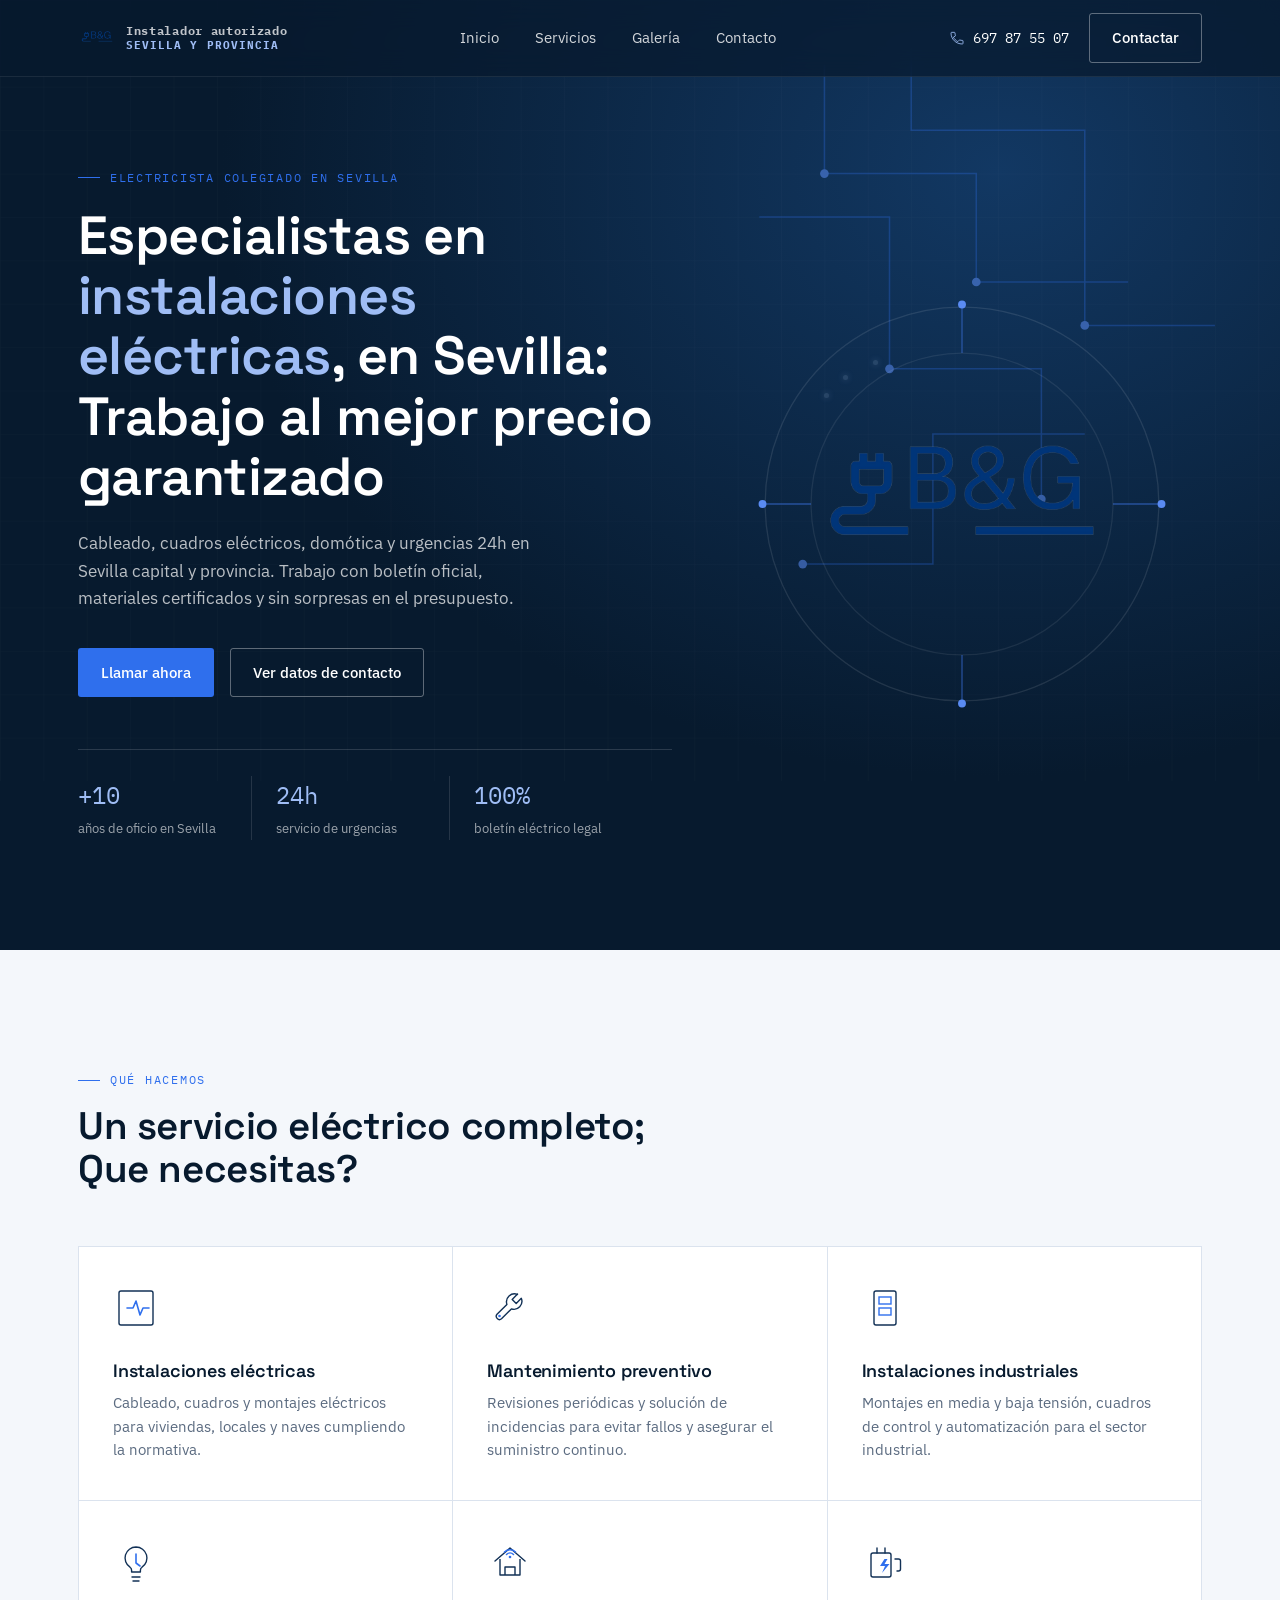
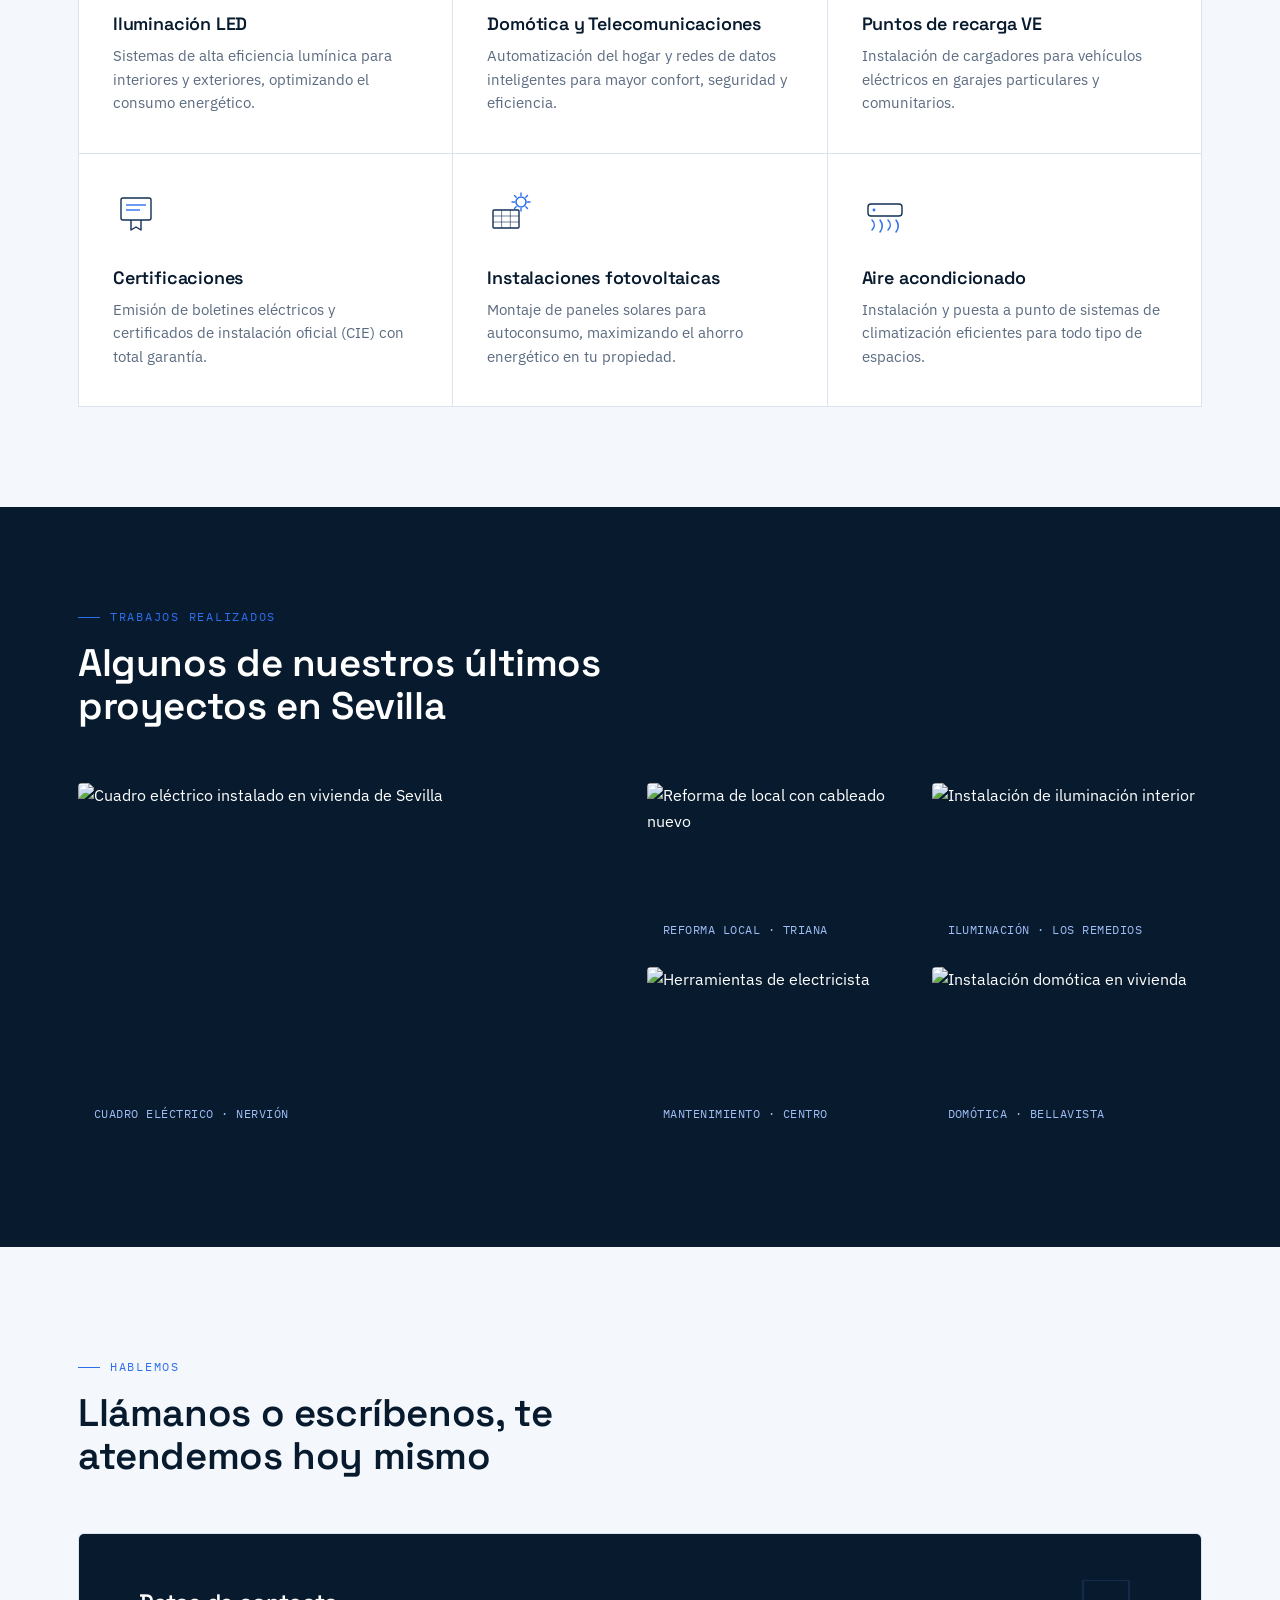
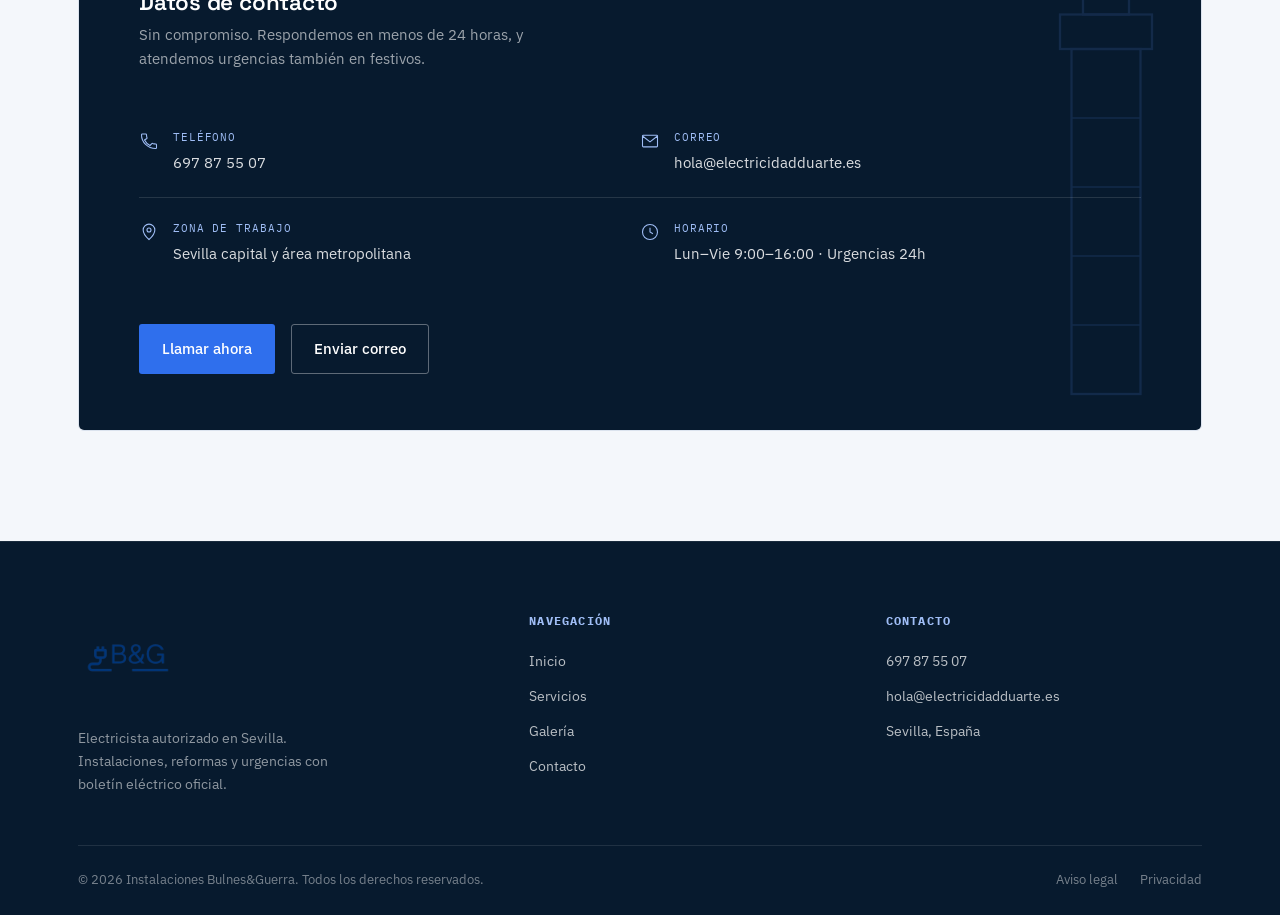
==== Bulnes&Guerra/index.html @ 2d4befd0 "Add files via upload" ====
<!DOCTYPE html>
<html lang="es">

<head>
    <meta charset="UTF-8">
    <meta name="viewport" content="width=device-width, initial-scale=1.0">
    <title> Bulnes&Guerra · Electricista en Sevilla</title>
    <meta name="description"
        content="Instalaciones, reparaciones y urgencias eléctricas en Sevilla. Boletín eléctrico oficial, domótica y presupuesto sin compromiso.">
    <link rel="preconnect" href="https://fonts.googleapis.com">
    <link rel="preconnect" href="https://fonts.gstatic.com" crossorigin>
    <link
        href="https://fonts.googleapis.com/css2?family=Space+Grotesk:wght@400;500;600;700&family=IBM+Plex+Sans:wght@400;500;600&family=IBM+Plex+Mono:wght@400;500&display=swap"
        rel="stylesheet">
    <style>
        :root {
            --navy-950: #071a2e;
            --navy-900: #0b2440;
            --navy-800: #123156;
            --blue-500: #2f6fed;
            --blue-400: #5a8bf2;
            --blue-300: #9fbdf5;
            --paper: #f4f7fb;
            --white: #ffffff;
            --ink: #101c2c;
            --mist: #5b6b80;
            --line: #dbe3ee;
            --font-display: 'Space Grotesk', sans-serif;
            --font-body: 'IBM Plex Sans', sans-serif;
            --font-mono: 'IBM Plex Mono', monospace;
        }

        * {
            box-sizing: border-box;
            margin: 0;
            padding: 0;
        }

        html {
            scroll-behavior: smooth;
        }

        body {
            font-family: var(--font-body);
            color: var(--ink);
            background: var(--paper);
            line-height: 1.6;
            -webkit-font-smoothing: antialiased;
        }

        img {
            max-width: 100%;
            display: block;
        }

        a {
            color: inherit;
            text-decoration: none;
        }

        ul {
            list-style: none;
        }

        button {
            font-family: inherit;
            cursor: pointer;
        }

        section {
            position: relative;
        }

        .container {
            width: 100%;
            max-width: 1180px;
            margin: 0 auto;
            padding: 0 28px;
        }

        .eyebrow {
            font-family: var(--font-mono);
            font-size: 0.78rem;
            letter-spacing: 0.14em;
            text-transform: uppercase;
            color: var(--blue-500);
            display: flex;
            align-items: center;
            gap: 10px;
        }

        .eyebrow::before {
            content: "";
            width: 22px;
            height: 1px;
            background: var(--blue-500);
            display: inline-block;
        }

        h1,
        h2,
        h3 {
            font-family: var(--font-display);
            font-weight: 600;
            line-height: 1.12;
            letter-spacing: -0.01em;
        }

        :focus-visible {
            outline: 2px solid var(--blue-500);
            outline-offset: 3px;
            border-radius: 2px;
        }

        /* ---------- HEADER ---------- */
        .site-header {
            position: fixed;
            top: 0;
            left: 0;
            right: 0;
            z-index: 100;
            background: rgba(7, 26, 46, 0.72);
            backdrop-filter: blur(14px);
            -webkit-backdrop-filter: blur(14px);
            border-bottom: 1px solid rgba(255, 255, 255, 0.08);
        }

        .site-header .container {
            display: flex;
            align-items: center;
            justify-content: space-between;
            height: 76px;
        }

        .brand {
            display: flex;
            align-items: center;
            gap: 10px;
            font-family: var(--font-display);
            font-weight: 700;
            font-size: 1.15rem;
            color: var(--white);
        }

        .brand-logo {
            height: 38px;
            width: auto;
            display: block;
        }

        .brand-logo--footer {
            height: 100px; /* aumentado para mostrar logo más grande en el footer */
        }

        .brand-tag {
            font-family: var(--font-mono);
            font-size: 0.72rem;
            letter-spacing: 0.06em;
            color: rgba(255, 255, 255, 0.75);
            line-height: 1.3;
        }

        .brand-tag small {
            display: block;
            font-size: 0.66rem;
            color: var(--blue-300);
            text-transform: uppercase;
            letter-spacing: 0.1em;
        }

        .nav-links {
            display: flex;
            gap: 36px;
            align-items: center;
        }

        .nav-links a {
            font-size: 0.94rem;
            color: rgba(255, 255, 255, 0.82);
            transition: color .2s ease;
            position: relative;
        }

        .nav-links a:hover {
            color: var(--white);
        }

        .header-cta {
            display: flex;
            align-items: center;
            gap: 20px;
        }

        .phone-chip {
            display: flex;
            align-items: center;
            gap: 8px;
            font-family: var(--font-mono);
            font-size: 0.86rem;
            color: var(--white);
        }

        .btn {
            display: inline-flex;
            align-items: center;
            justify-content: center;
            gap: 8px;
            padding: 12px 22px;
            border-radius: 3px;
            font-size: 0.92rem;
            font-weight: 500;
            font-family: var(--font-body);
            border: 1px solid transparent;
            transition: transform .18s ease, background .2s ease, border-color .2s ease, color .2s ease;
            white-space: nowrap;
        }

        .btn:hover {
            transform: translateY(-1px);
        }

        .btn-primary {
            background: var(--blue-500);
            color: var(--white);
        }

        .btn-primary:hover {
            background: var(--blue-400);
        }

        .btn-ghost {
            border-color: rgba(255, 255, 255, 0.35);
            color: var(--white);
        }

        .btn-ghost:hover {
            border-color: var(--white);
        }

        .btn-outline-dark {
            border-color: var(--navy-800);
            color: var(--navy-900);
        }

        .btn-outline-dark:hover {
            background: var(--navy-900);
            color: var(--white);
        }

        .nav-toggle {
            display: none;
            width: 40px;
            height: 40px;
            border: none;
            background: none;
            flex-direction: column;
            justify-content: center;
            gap: 5px;
        }

        .nav-toggle span {
            width: 22px;
            height: 2px;
            background: var(--white);
            display: block;
        }

        /* ---------- HERO ---------- */
        .hero {
            background: radial-gradient(ellipse at 78% 18%, #123863 0%, var(--navy-950) 55%);
            color: var(--white);
            padding: 168px 0 110px;
            overflow: hidden;
        }

        .hero .container {
            display: grid;
            grid-template-columns: 1.05fr 0.85fr;
            gap: 50px;
            align-items: center;
        }

        .hero-schematic {
            position: absolute;
            inset: 0;
            opacity: 0.55;
            pointer-events: none;
        }

        .hero-copy {
            position: relative;
            z-index: 2;
        }

        .hero h1 {
            font-size: clamp(2.3rem, 4.2vw, 3.4rem);
            margin: 18px 0 22px;
            color: var(--white);
        }

        .hero h1 em {
            font-style: normal;
            color: var(--blue-300);
        }

        .hero p.lede {
            font-size: 1.08rem;
            color: rgba(255, 255, 255, 0.72);
            max-width: 480px;
            margin-bottom: 36px;
        }

        .hero-actions {
            display: flex;
            gap: 16px;
            flex-wrap: wrap;
            margin-bottom: 52px;
        }

        .trust-strip {
            display: flex;
            gap: 0;
            border-top: 1px solid rgba(255, 255, 255, 0.14);
            padding-top: 26px;
            flex-wrap: wrap;
        }

        .trust-item {
            flex: 1;
            min-width: 140px;
            padding-right: 24px;
            border-right: 1px solid rgba(255, 255, 255, 0.12);
            margin-right: 24px;
        }

        .trust-item:last-child {
            border-right: none;
        }

        .trust-item .num {
            font-family: var(--font-mono);
            font-size: 1.5rem;
            color: var(--blue-300);
            display: block;
        }

        .trust-item .label {
            font-size: 0.82rem;
            color: rgba(255, 255, 255, 0.6);
        }

        .hero-visual {
            position: relative;
            z-index: 2;
            aspect-ratio: 1/1;
            max-width: 420px;
            margin: 0 auto;
            display: flex;
            align-items: center;
            justify-content: center;
        }

        .hero-rings {
            position: absolute;
            inset: 0;
            width: 100%;
            height: 100%;
        }

        .logo-mark {
            position: relative;
            width: 78%;
            display: flex;
            align-items: center;
            justify-content: center;
        }

        .logo-image {
            width: 100%;
            height: auto;
            filter: drop-shadow(0 0 0 rgba(95, 150, 240, 0));
            animation: logoGlow 3.2s ease-in-out infinite;
        }

        @keyframes logoGlow {

            0%,
            100% {
                filter: drop-shadow(0 0 0px rgba(95, 150, 240, 0));
            }

            50% {
                filter: drop-shadow(0 0 12px rgba(95, 150, 240, 0.5));
            }
        }

        .node-dot {
            animation: nodePulse 2.4s ease-in-out infinite;
        }

        @keyframes nodePulse {

            0%,
            100% {
                opacity: 0.3;
            }

            50% {
                opacity: 1;
            }
        }

        .spark {
            position: absolute;
            width: 5px;
            height: 5px;
            border-radius: 50%;
            background: #bcd4f9;
            box-shadow: 0 0 6px 1px rgba(159, 189, 245, 0.9);
            opacity: 0.15;
            animation: sparkFlicker 2.3s ease-in-out infinite;
        }

        @keyframes sparkFlicker {

            0%,
            100% {
                opacity: 0.1;
                transform: scale(0.8);
            }

            45% {
                opacity: 0.1;
                transform: scale(0.8);
            }

            55% {
                opacity: 1;
                transform: scale(1.15);
            }

            68% {
                opacity: 0.15;
                transform: scale(0.9);
            }
        }

        .current-sweep {
            position: absolute;
            overflow: hidden;
            border-radius: 2px;
            pointer-events: none;
        }

        .current-sweep i {
            position: absolute;
            top: 0;
            bottom: 0;
            left: -35%;
            width: 35%;
            background: linear-gradient(90deg, transparent, rgba(159, 189, 245, 0.85), transparent);
            mix-blend-mode: screen;
            animation: sweepMove 2.4s ease-in-out infinite;
        }

        @keyframes sweepMove {
            0% {
                left: -35%;
            }

            60% {
                left: 105%;
            }

            100% {
                left: 105%;
            }
        }

        /* ---------- SERVICIOS ---------- */
        .services {
            padding: 120px 0 100px;
            background: var(--paper);
        }

        .section-head {
            max-width: 640px;
            margin-bottom: 56px;
        }

        .section-head h2 {
            font-size: clamp(1.8rem, 3vw, 2.5rem);
            margin-top: 14px;
            color: var(--navy-950);
        }

        .services-grid {
            display: grid;
            grid-template-columns: repeat(3, 1fr);
            gap: 1px;
            background: var(--line);
            border: 1px solid var(--line);
        }

        .service-card {
            background: var(--white);
            padding: 38px 34px;
            transition: background .25s ease;
        }

        .service-card:hover {
            background: #eef3fb;
        }

        .service-icon {
            width: 46px;
            height: 46px;
            margin-bottom: 22px;
        }

        .service-card h3 {
            font-size: 1.12rem;
            color: var(--navy-950);
            margin-bottom: 10px;
        }

        .service-card p {
            font-size: 0.92rem;
            color: var(--mist);
        }

        /* ---------- GALERIA ---------- */
        .gallery {
            padding: 100px 0 110px;
            background: var(--navy-950);
            color: var(--white);
        }

        .gallery .section-head h2 {
            color: var(--white);
        }

        .gallery-grid {
            display: grid;
            grid-template-columns: repeat(4, 1fr);
            grid-auto-rows: 170px;
            gap: 14px;
        }

        .gallery-item {
            position: relative;
            overflow: hidden;
            border-radius: 4px;
        }

        .gallery-item img {
            width: 100%;
            height: 100%;
            object-fit: cover;
            transition: transform .5s ease;
            filter: saturate(0.85) contrast(1.02);
        }

        .gallery-item:hover img {
            transform: scale(1.06);
        }

        .gallery-item.large {
            grid-column: span 2;
            grid-row: span 2;
        }

        .gallery-caption {
            position: absolute;
            left: 0;
            right: 0;
            bottom: 0;
            padding: 14px 16px;
            background: linear-gradient(0deg, rgba(7, 26, 46, 0.92), transparent);
            font-family: var(--font-mono);
            font-size: 0.76rem;
            letter-spacing: 0.04em;
            color: var(--blue-300);
            text-transform: uppercase;
        }

        /* ---------- CONTACTO ---------- */
        .contact {
            padding: 110px 0;
            background: var(--paper);
        }

        .contact-grid {
            border: 1px solid var(--line);
            border-radius: 6px;
            overflow: hidden;
        }

        .contact-info {
            background: var(--navy-950);
            color: var(--white);
            padding: 56px 60px;
            position: relative;
            overflow: hidden;
        }

        .contact-info-inner {
            position: relative;
            z-index: 2;
        }

        .contact-info h3 {
            font-size: 1.4rem;
            margin-bottom: 8px;
            color: var(--white);
        }

        .contact-info>.contact-info-inner>p {
            color: rgba(255, 255, 255, 0.6);
            font-size: 0.94rem;
            max-width: 440px;
            margin-bottom: 36px;
        }

        .info-grid {
            display: grid;
            grid-template-columns: repeat(2, 1fr);
            gap: 0;
        }

        .info-row {
            display: flex;
            gap: 14px;
            padding: 22px 0;
            border-top: 1px solid rgba(255, 255, 255, 0.12);
        }

        .info-row:nth-child(-n+2) {
            border-top: none;
        }

        .info-row .ico {
            width: 20px;
            height: 20px;
            flex-shrink: 0;
            margin-top: 2px;
        }

        .info-row .label {
            font-family: var(--font-mono);
            font-size: 0.7rem;
            text-transform: uppercase;
            letter-spacing: 0.08em;
            color: var(--blue-300);
            margin-bottom: 4px;
        }

        .info-row .value {
            font-size: 0.94rem;
            color: rgba(255, 255, 255, 0.85);
        }

        .info-actions {
            display: flex;
            gap: 16px;
            flex-wrap: wrap;
            margin-top: 36px;
        }

        .giralda-mark {
            position: absolute;
            right: -20px;
            bottom: -10px;
            width: 230px;
            opacity: 0.14;
            z-index: 1;
        }

        /* ---------- FOOTER ---------- */
        .site-footer {
            background: var(--navy-950);
            color: rgba(255, 255, 255, 0.72);
            padding-top: 70px;
            border-top: 1px solid rgba(255, 255, 255, 0.08);
        }

        .footer-grid {
            display: grid;
            grid-template-columns: 1.3fr 1fr 1fr;
            gap: 40px;
            padding-bottom: 50px;
            border-bottom: 1px solid rgba(255, 255, 255, 0.1);
        }

        .footer-brand .brand {
            margin-bottom: 14px;
        }

        .footer-brand p {
            font-size: 0.9rem;
            color: rgba(255, 255, 255, 0.55);
            max-width: 280px;
        }

        .footer-col h4 {
            font-family: var(--font-mono);
            font-size: 0.74rem;
            text-transform: uppercase;
            letter-spacing: 0.1em;
            color: var(--blue-300);
            margin-bottom: 18px;
        }

        .footer-col li {
            margin-bottom: 12px;
            font-size: 0.9rem;
        }

        .footer-col a:hover {
            color: var(--white);
        }

        .footer-bottom {
            display: flex;
            justify-content: space-between;
            align-items: center;
            padding: 24px 0;
            font-size: 0.8rem;
            color: rgba(255, 255, 255, 0.45);
            flex-wrap: wrap;
            gap: 12px;
        }

        .footer-bottom .legal-links {
            display: flex;
            gap: 22px;
        }

        /* ---------- RESPONSIVE ---------- */
        @media (max-width:960px) {

            .nav-links,
            .header-cta .btn-ghost {
                display: none;
            }

            .nav-toggle {
                display: flex;
            }

            .hero .container {
                grid-template-columns: 1fr;
            }

            .hero-visual {
                max-width: 340px;
                margin: 0 auto;
            }

            .services-grid {
                grid-template-columns: repeat(2, 1fr);
            }

            .gallery-grid {
                grid-template-columns: repeat(2, 1fr);
                grid-auto-rows: 150px;
            }

            .gallery-item.large {
                grid-column: span 2;
                grid-row: span 1;
            }

            .footer-grid {
                grid-template-columns: 1fr;
                gap: 32px;
            }

            .contact-info {
                padding: 44px 32px;
            }
        }

        @media (max-width:600px) {
            .container {
                padding: 0 20px;
            }

            .hero {
                padding: 140px 0 80px;
            }

            .services-grid {
                grid-template-columns: 1fr;
            }

            .trust-strip {
                flex-direction: column;
                gap: 16px;
            }

            .trust-item {
                border-right: none;
                padding-right: 0;
                margin-right: 0;
            }

            .info-grid {
                grid-template-columns: 1fr;
            }

            .info-row {
                padding: 16px 0;
            }

            .info-row:nth-child(-n+2) {
                border-top: 1px solid rgba(255, 255, 255, 0.12);
            }

            .info-row:first-child {
                border-top: none;
            }
        }

        @media (prefers-reduced-motion:reduce) {
            html {
                scroll-behavior: auto;
            }

            * {
                animation-duration: 0.01ms !important;
                transition-duration: 0.01ms !important;
            }
        }
    </style>
</head>

<body>

    <header class="site-header">
        <div class="container">
            <a href="#inicio" class="brand">
                <img class="brand-logo"
                    src="media/logo.png"
                    alt="B&amp;G Electricidad · Instalaciones eléctricas en Sevilla">
                <span class="brand-tag">Instalador autorizado<small>Sevilla y provincia</small></span>
            </a>
            <nav class="nav-links" aria-label="Navegación principal">
                <a href="#inicio">Inicio</a>
                <a href="#servicios">Servicios</a>
                <a href="#galeria">Galería</a>
                <a href="#contacto">Contacto</a>
            </nav>
            <div class="header-cta">
                <a href="tel:+34697875507" class="phone-chip">
                    <svg width="16" height="16" viewBox="0 0 24 24" fill="none">
                        <path
                            d="M6.6 10.8c1.4 2.8 3.8 5.1 6.6 6.6l2.2-2.2c.3-.3.7-.4 1-.2 1.1.4 2.3.6 3.6.6.6 0 1 .4 1 1V20c0 .6-.4 1-1 1C10.4 21 3 13.6 3 4.5c0-.6.4-1 1-1H8c.6 0 1 .4 1 1 0 1.3.2 2.5.6 3.6.1.4 0 .8-.2 1L6.6 10.8z"
                            stroke="#9fbdf5" stroke-width="1.3" />
                    </svg>
                    697 87 55 07
                </a>
                <a href="#contacto" class="btn btn-ghost">Contactar</a>
            </div>
            <button class="nav-toggle" aria-label="Abrir menú" id="navToggle">
                <span></span><span></span><span></span>
            </button>
        </div>
    </header>

    <main>

        <!-- ================= HERO ================= -->
        <section class="hero" id="inicio">
            <svg class="hero-schematic" viewBox="0 0 1180 720" preserveAspectRatio="xMidYMid slice"
                xmlns="http://www.w3.org/2000/svg" aria-hidden="true">
                <defs>
                    <pattern id="grid" width="40" height="40" patternUnits="userSpaceOnUse">
                        <path d="M40 0H0V40" fill="none" stroke="rgba(255,255,255,0.05)" stroke-width="1" />
                    </pattern>
                </defs>
                <rect width="1180" height="720" fill="url(#grid)" />
                <g fill="none" stroke="#2f6fed" stroke-width="1.4" opacity="0.55">
                    <path d="M760 60 L760 160 L900 160 L900 260 L1040 260" />
                    <path d="M840 40 L840 120 L1000 120 L1000 300 L1120 300" />
                    <path d="M700 200 L820 200 L820 340 L960 340 L960 460" />
                    <path d="M1000 400 L860 400 L860 520 L740 520" />
                </g>
                <g fill="#5a8bf2">
                    <circle cx="760" cy="160" r="4" />
                    <circle cx="900" cy="260" r="4" />
                    <circle cx="1000" cy="300" r="4" />
                    <circle cx="820" cy="340" r="4" />
                    <circle cx="960" cy="460" r="4" />
                    <circle cx="740" cy="520" r="4" />
                </g>
            </svg>

            <div class="container">
                <div class="hero-copy">
                    <div class="eyebrow">Electricista colegiado en Sevilla</div>
                    <h1>Especialistas en <em>instalaciones eléctricas</em>, en Sevilla: Trabajo al mejor precio garantizado</h1>
                    <p class="lede">Cableado, cuadros eléctricos, domótica y urgencias 24h en Sevilla capital y
                        provincia. Trabajo con boletín oficial, materiales certificados y sin sorpresas en el
                        presupuesto.</p>
                    <div class="hero-actions">
                        <a href="tel:+34697875507" class="btn btn-primary">Llamar ahora</a>
                        <a href="#contacto" class="btn btn-ghost">Ver datos de contacto</a>
                    </div>
                    <div class="trust-strip">
                        <div class="trust-item"><span class="num">+10</span><span class="label">años de oficio en
                                Sevilla</span></div>
                        <div class="trust-item"><span class="num">24h</span><span class="label">servicio de
                                urgencias</span></div>
                        <div class="trust-item"><span class="num">100%</span><span class="label">boletín eléctrico
                                legal</span></div>
                    </div>
                </div>

                <div class="hero-visual">
                    <svg class="hero-rings" viewBox="0 0 320 320" fill="none" xmlns="http://www.w3.org/2000/svg"
                        aria-hidden="true">
                        <circle cx="160" cy="160" r="150" stroke="rgba(255,255,255,0.1)" stroke-width="1" />
                        <circle cx="160" cy="160" r="115" stroke="rgba(255,255,255,0.08)" stroke-width="1" />
                        <g stroke="#3a6fd8" stroke-width="1" opacity="0.6">
                            <line x1="160" y1="45" x2="160" y2="8" />
                            <line x1="160" y1="275" x2="160" y2="312" />
                            <line x1="45" y1="160" x2="8" y2="160" />
                            <line x1="275" y1="160" x2="312" y2="160" />
                        </g>
                        <g fill="#5a8bf2">
                            <circle class="node-dot" cx="160" cy="8" r="3" />
                            <circle class="node-dot" cx="160" cy="312" r="3" style="animation-delay:.5s" />
                            <circle class="node-dot" cx="8" cy="160" r="3" style="animation-delay:1s" />
                            <circle class="node-dot" cx="312" cy="160" r="3" style="animation-delay:1.5s" />
                        </g>
                    </svg>

                    <div class="logo-mark">
                        <img class="logo-image"
                    src="media/logo.png"
                            alt="B&amp;G Electricidad · logotipo">

                        <!-- chispas sutiles sobre las clavijas del enchufe del logo -->
                        <span class="spark" style="left:13.7%; top:10.5%;"></span>
                        <span class="spark" style="left:23%; top:6%; animation-delay:.8s;"></span>
                        <span class="spark" style="left:8%; top:16%; animation-delay:1.5s;"></span>

                        <!-- barrido de corriente sobre las dos barras del logo -->
                        <span class="current-sweep" style="left:0.9%; width:28.8%; top:78%; height:15%;"><i></i></span>
                        <span class="current-sweep"
                            style="left:55.1%; width:44%; top:85%; height:8%; animation-delay:.9s;"><i></i></span>
                    </div>
                </div>
            </div>
        </section>

 <!-- ================= SERVICIOS ================= -->
        <section class="services" id="servicios">
            <div class="container">
                <div class="section-head">
                    <div class="eyebrow">Qué hacemos</div>
                    <h2>Un servicio eléctrico completo; Que necesitas?</h2>
                </div>

                <div class="services-grid">

                    <article class="service-card">
                        <svg class="service-icon" viewBox="0 0 46 46" fill="none" xmlns="http://www.w3.org/2000/svg">
                            <rect x="6" y="6" width="34" height="34" rx="2" stroke="#123156" stroke-width="1.4" />
                            <path d="M14 23h6l3-7 4 14 3-7h6" stroke="#2f6fed" stroke-width="1.6" stroke-linecap="round"
                                stroke-linejoin="round" />
                        </svg>
                        <h3>Instalaciones eléctricas</h3>
                        <p>Cableado, cuadros y montajes eléctricos para viviendas, locales y naves cumpliendo la normativa.</p>
                    </article>

                    <article class="service-card">
                        <svg class="service-icon" viewBox="0 0 46 46" fill="none" xmlns="http://www.w3.org/2000/svg">
                            <path d="M30.5 9.5a8 8 0 00-10.6 9.9L10 29.3a3.2 3.2 0 004.5 4.5l9.9-9.9a8 8 0 009.9-10.6l-5.1 5.1-4-4 5.3-5.3z"
                                stroke="#123156" stroke-width="1.4" stroke-linejoin="round" stroke-linecap="round" />
                            <circle cx="12.5" cy="31" r="1.3" fill="#2f6fed" />
                        </svg>
                        <h3>Mantenimiento preventivo</h3>
                        <p>Revisiones periódicas y solución de incidencias para evitar fallos y asegurar el suministro continuo.</p>
                    </article>

                    <article class="service-card">
                        <svg class="service-icon" viewBox="0 0 46 46" fill="none" xmlns="http://www.w3.org/2000/svg">
                            <rect x="12" y="6" width="22" height="34" rx="2" stroke="#123156" stroke-width="1.4" />
                            <rect x="17" y="12" width="12" height="7" stroke="#2f6fed" stroke-width="1.4" />
                            <rect x="17" y="23" width="12" height="7" stroke="#2f6fed" stroke-width="1.4" />
                        </svg>
                        <h3>Instalaciones industriales</h3>
                        <p>Montajes en media y baja tensión, cuadros de control y automatización para el sector industrial.</p>
                    </article>

                    <article class="service-card">
                        <svg class="service-icon" viewBox="0 0 46 46" fill="none" xmlns="http://www.w3.org/2000/svg">
                            <path d="M23 8a11 11 0 00-6 20.2c1 .7 1.6 1.9 1.6 3.1V33h8.8v-1.7c0-1.2.6-2.4 1.6-3.1A11 11 0 0023 8z"
                                stroke="#123156" stroke-width="1.4" stroke-linejoin="round" />
                            <path d="M19 38h8M20 42h6" stroke="#123156" stroke-width="1.4" stroke-linecap="round" />
                            <path d="M23 15v9l4 3" stroke="#2f6fed" stroke-width="1.6" stroke-linecap="round"
                                stroke-linejoin="round" />
                        </svg>
                        <h3>Iluminación LED</h3>
                        <p>Sistemas de alta eficiencia lumínica para interiores y exteriores, optimizando el consumo energético.</p>
                    </article>

                    <article class="service-card">
                        <svg class="service-icon" viewBox="0 0 46 46" fill="none" xmlns="http://www.w3.org/2000/svg">
                            <path d="M8 22L23 9l15 13" stroke="#123156" stroke-width="1.4" stroke-linecap="round"
                                stroke-linejoin="round" />
                            <path d="M13 20v16h20V20" stroke="#123156" stroke-width="1.4" stroke-linejoin="round" />
                            <path d="M18 36v-8h10v8" stroke="#123156" stroke-width="1.4" stroke-linejoin="round" />
                            <path d="M19.5 15.5a5 5 0 017 0" stroke="#2f6fed" stroke-width="1.5" stroke-linecap="round" />
                            <path d="M17.5 13a8 8 0 0111 0" stroke="#2f6fed" stroke-width="1.5" stroke-linecap="round" />
                            <circle cx="23" cy="18" r="1.3" fill="#2f6fed" />
                        </svg>
                        <h3>Domótica y Telecomunicaciones</h3>
                        <p>Automatización del hogar y redes de datos inteligentes para mayor confort, seguridad y eficiencia.</p>
                    </article>

                    <article class="service-card">
                        <svg class="service-icon" viewBox="0 0 46 46" fill="none" xmlns="http://www.w3.org/2000/svg">
                            <rect x="9" y="14" width="20" height="24" rx="2" stroke="#123156" stroke-width="1.4" />
                            <path d="M15 14v-5M23 14v-5" stroke="#123156" stroke-width="1.4" stroke-linecap="round" />
                            <path d="M33 20h3.5a2 2 0 012 2v8a2 2 0 01-2 2H35" stroke="#123156" stroke-width="1.4"
                                stroke-linecap="round" />
                            <path d="M22.5 20l-4.5 7h5l-3 7 7.5-9h-5l3-5z" fill="#2f6fed" />
                        </svg>
                        <h3>Puntos de recarga VE</h3>
                        <p>Instalación de cargadores para vehículos eléctricos en garajes particulares y comunitarios.</p>
                    </article>

                    <article class="service-card">
                        <svg class="service-icon" viewBox="0 0 46 46" fill="none" xmlns="http://www.w3.org/2000/svg">
                            <rect x="8" y="6" width="30" height="22" rx="2" stroke="#123156" stroke-width="1.4" />
                            <line x1="13" y1="13" x2="33" y2="13" stroke="#2f6fed" stroke-width="1.4" />
                            <line x1="13" y1="18" x2="27" y2="18" stroke="#2f6fed" stroke-width="1.4" />
                            <path d="M18 28v10l5-3 5 3V28" stroke="#123156" stroke-width="1.4" stroke-linejoin="round" />
                        </svg>
                        <h3>Certificaciones</h3>
                        <p>Emisión de boletines eléctricos y certificados de instalación oficial (CIE) con total garantía.</p>
                    </article>

                    <article class="service-card">
                        <svg class="service-icon" viewBox="0 0 46 46" fill="none" xmlns="http://www.w3.org/2000/svg">
                            <rect x="6" y="18" width="26" height="18" rx="1" stroke="#123156" stroke-width="1.4" />
                            <line x1="6" y1="24" x2="32" y2="24" stroke="#123156" stroke-width="1" opacity="0.6" />
                            <line x1="6" y1="30" x2="32" y2="30" stroke="#123156" stroke-width="1" opacity="0.6" />
                            <line x1="14.6" y1="18" x2="14.6" y2="36" stroke="#123156" stroke-width="1" opacity="0.6" />
                            <line x1="23.3" y1="18" x2="23.3" y2="36" stroke="#123156" stroke-width="1" opacity="0.6" />
                            <circle cx="34" cy="10" r="5" stroke="#2f6fed" stroke-width="1.6" />
                            <g stroke="#2f6fed" stroke-width="1.4" stroke-linecap="round">
                                <line x1="34" y1="1" x2="34" y2="3.5" />
                                <line x1="34" y1="16.5" x2="34" y2="19" />
                                <line x1="25" y1="10" x2="27.5" y2="10" />
                                <line x1="40.5" y1="10" x2="43" y2="10" />
                                <line x1="27.5" y1="3.5" x2="29.2" y2="5.2" />
                                <line x1="38.8" y1="14.8" x2="40.5" y2="16.5" />
                                <line x1="40.5" y1="3.5" x2="38.8" y2="5.2" />
                                <line x1="29.2" y1="14.8" x2="27.5" y2="16.5" />
                            </g>
                        </svg>
                        <h3>Instalaciones fotovoltaicas</h3>
                        <p>Montaje de paneles solares para autoconsumo, maximizando el ahorro energético en tu propiedad.</p>
                    </article>

                    <article class="service-card">
                        <svg class="service-icon" viewBox="0 0 46 46" fill="none" xmlns="http://www.w3.org/2000/svg">
                            <rect x="6" y="12" width="34" height="12" rx="3" stroke="#123156" stroke-width="1.4" />
                            <circle cx="12" cy="18" r="1.4" fill="#2f6fed" />
                            <path d="M10 28c3 3 3 7 0 10M18 28c3 4 3 8 0 12M26 28c3 3 3 7 0 10M34 28c3 4 3 8 0 12"
                                stroke="#2f6fed" stroke-width="1.5" stroke-linecap="round" />
                        </svg>
                        <h3>Aire acondicionado</h3>
                        <p>Instalación y puesta a punto de sistemas de climatización eficientes para todo tipo de espacios.</p>
                    </article>
                </div>
            </div>
        </section>

        <!-- ================= GALERIA ================= -->
        <section class="gallery" id="galeria">
            <div class="container">
                <div class="section-head">
                    <div class="eyebrow">Trabajos realizados</div>
                    <h2>Algunos de nuestros últimos proyectos en Sevilla</h2>
                </div>

                <div class="gallery-grid">
                    <figure class="gallery-item large">
                        <img src="https://picsum.photos/id/201/800/800"
                            alt="Cuadro eléctrico instalado en vivienda de Sevilla" loading="lazy">
                        <figcaption class="gallery-caption">Cuadro eléctrico · Nervión</figcaption>
                    </figure>
                    <figure class="gallery-item">
                        <img src="https://picsum.photos/id/48/500/500" alt="Reforma de local con cableado nuevo"
                            loading="lazy">
                        <figcaption class="gallery-caption">Reforma local · Triana</figcaption>
                    </figure>
                    <figure class="gallery-item">
                        <img src="https://picsum.photos/id/60/500/500" alt="Instalación de iluminación interior"
                            loading="lazy">
                        <figcaption class="gallery-caption">Iluminación · Los Remedios</figcaption>
                    </figure>
                    <figure class="gallery-item">
                        <img src="https://picsum.photos/id/1076/500/500" alt="Herramientas de electricista"
                            loading="lazy">
                        <figcaption class="gallery-caption">Mantenimiento · Centro</figcaption>
                    </figure>
                    <figure class="gallery-item">
                        <img src="https://picsum.photos/id/338/500/500" alt="Instalación domótica en vivienda"
                            loading="lazy">
                        <figcaption class="gallery-caption">Domótica · Bellavista</figcaption>
                    </figure>
                </div>
            </div>
        </section>

        <!-- ================= CONTACTO ================= -->
        <section class="contact" id="contacto">
            <div class="container">
                <div class="section-head">
                    <div class="eyebrow">Hablemos</div>
                    <h2>Llámanos o escríbenos, te atendemos hoy mismo</h2>
                </div>

                <div class="contact-grid">
                    <div class="contact-info">
                        <svg class="giralda-mark" viewBox="0 0 200 400" fill="none" xmlns="http://www.w3.org/2000/svg"
                            aria-hidden="true">
                            <rect x="70" y="60" width="60" height="300" stroke="#5a8bf2" stroke-width="2" />
                            <rect x="60" y="30" width="80" height="30" stroke="#5a8bf2" stroke-width="2" />
                            <rect x="80" y="0" width="40" height="30" stroke="#5a8bf2" stroke-width="2" />
                            <line x1="70" y1="120" x2="130" y2="120" stroke="#5a8bf2" stroke-width="1.4" />
                            <line x1="70" y1="180" x2="130" y2="180" stroke="#5a8bf2" stroke-width="1.4" />
                            <line x1="70" y1="240" x2="130" y2="240" stroke="#5a8bf2" stroke-width="1.4" />
                            <line x1="70" y1="300" x2="130" y2="300" stroke="#5a8bf2" stroke-width="1.4" />
                        </svg>
                        <div class="contact-info-inner">
                            <h3>Datos de contacto</h3>
                            <p>Sin compromiso. Respondemos en menos de 24 horas, y atendemos urgencias también en
                                festivos.</p>

                            <div class="info-grid">
                                <div class="info-row">
                                    <span class="ico">
                                        <svg viewBox="0 0 24 24" fill="none">
                                            <path
                                                d="M6.6 10.8c1.4 2.8 3.8 5.1 6.6 6.6l2.2-2.2c.3-.3.7-.4 1-.2 1.1.4 2.3.6 3.6.6.6 0 1 .4 1 1V20c0 .6-.4 1-1 1C10.4 21 3 13.6 3 4.5c0-.6.4-1 1-1H8c.6 0 1 .4 1 1 0 1.3.2 2.5.6 3.6.1.4 0 .8-.2 1L6.6 10.8z"
                                                stroke="#9fbdf5" stroke-width="1.3" />
                                        </svg>
                                    </span>
                                    <div>
                                        <div class="label">Teléfono</div>
                                        <div class="value">697 87 55 07</div>
                                    </div>
                                </div>

                                <div class="info-row">
                                    <span class="ico">
                                        <svg viewBox="0 0 24 24" fill="none">
                                            <path
                                                d="M3 6l9 7 9-7M4 5h16a1 1 0 011 1v12a1 1 0 01-1 1H4a1 1 0 01-1-1V6a1 1 0 011-1z"
                                                stroke="#9fbdf5" stroke-width="1.3" />
                                        </svg>
                                    </span>
                                    <div>
                                        <div class="label">Correo</div>
                                        <div class="value">hola@electricidadduarte.es</div>
                                    </div>
                                </div>

                                <div class="info-row">
                                    <span class="ico">
                                        <svg viewBox="0 0 24 24" fill="none">
                                            <path d="M12 21s7-6.2 7-11.5A7 7 0 105 9.5C5 14.8 12 21 12 21z"
                                                stroke="#9fbdf5" stroke-width="1.3" />
                                            <circle cx="12" cy="9.5" r="2.4" stroke="#9fbdf5" stroke-width="1.3" />
                                        </svg>
                                    </span>
                                    <div>
                                        <div class="label">Zona de trabajo</div>
                                        <div class="value">Sevilla capital y área metropolitana</div>
                                    </div>
                                </div>

                                <div class="info-row">
                                    <span class="ico">
                                        <svg viewBox="0 0 24 24" fill="none">
                                            <circle cx="12" cy="12" r="9" stroke="#9fbdf5" stroke-width="1.3" />
                                            <path d="M12 7v5l3.5 2" stroke="#9fbdf5" stroke-width="1.3" />
                                        </svg>
                                    </span>
                                    <div>
                                        <div class="label">Horario</div>
                                        <div class="value">Lun–Vie 9:00–16:00 · Urgencias 24h</div>
                                    </div>
                                </div>
                            </div>

                            <div class="info-actions">
                                <a href="tel:+34697875507" class="btn btn-primary">Llamar ahora</a>
                                <a href="mailto:hola@electricidadduarte.es" class="btn btn-ghost">Enviar correo</a>
                            </div>
                        </div>
                    </div>
                </div>
            </div>
        </section>

    </main>

    <footer class="site-footer">
        <div class="container">
            <div class="footer-grid">
                <div class="footer-brand">
                    <a href="#inicio" class="brand">
                        <img class="brand-logo brand-logo--footer"
                    src="media/logo.png"
                            alt="B&amp;G Electricidad">
                    </a>
                    <p>Electricista autorizado en Sevilla. Instalaciones, reformas y urgencias con boletín eléctrico
                        oficial.</p>
                </div>

                <div class="footer-col">
                    <h4>Navegación</h4>
                    <ul>
                        <li><a href="#inicio">Inicio</a></li>
                        <li><a href="#servicios">Servicios</a></li>
                        <li><a href="#galeria">Galería</a></li>
                        <li><a href="#contacto">Contacto</a></li>
                    </ul>
                </div>

                <div class="footer-col">
                    <h4>Contacto</h4>
                    <ul>
                        <li><a href="tel:+34697875507">697 87 55 07</a></li>
                        <li><a href="mailto:hola@electricidadduarte.es">hola@electricidadduarte.es</a></li>
                        <li>Sevilla, España</li>
                    </ul>
                </div>
            </div>
            <div class="footer-bottom">
                <span>© 2026 Instalaciones Bulnes&Guerra. Todos los derechos reservados.</span>
                <div class="legal-links">
                    <a href="#">Aviso legal</a>
                    <a href="#">Privacidad</a>
                </div>
            </div>
        </div>
    </footer>

    <script>
        // Menú móvil
        const navToggle = document.getElementById('navToggle');
        const navLinks = document.querySelector('.nav-links');
        navToggle.addEventListener('click', () => {
            const isOpen = navLinks.style.display === 'flex';
            if (isOpen) {
                navLinks.style.display = '';
            } else {
                navLinks.style.cssText = 'display:flex; flex-direction:column; position:fixed; top:76px; left:0; right:0; background:#071a2e; padding:24px 28px; gap:20px; border-bottom:1px solid rgba(255,255,255,0.1);';
            }
        });

        // Cierra el menú móvil al pulsar un enlace
        document.querySelectorAll('.nav-links a').forEach(a => {
            a.addEventListener('click', () => { if (window.innerWidth <= 960) { navLinks.style.display = ''; } });
        });

        // Revelado suave al hacer scroll
        const revealEls = document.querySelectorAll('.service-card, .gallery-item');
        const io = new IntersectionObserver((entries) => {
            entries.forEach(entry => {
                if (entry.isIntersecting) {
                    entry.target.style.transition = 'opacity .6s ease, transform .6s ease';
                    entry.target.style.opacity = '1';
                    entry.target.style.transform = 'translateY(0)';
                    io.unobserve(entry.target);
                }
            });
        }, { threshold: 0.15 });
        revealEls.forEach(el => {
            el.style.opacity = '0';
            el.style.transform = 'translateY(16px)';
            io.observe(el);
        });
    </script>

</body>

</html>
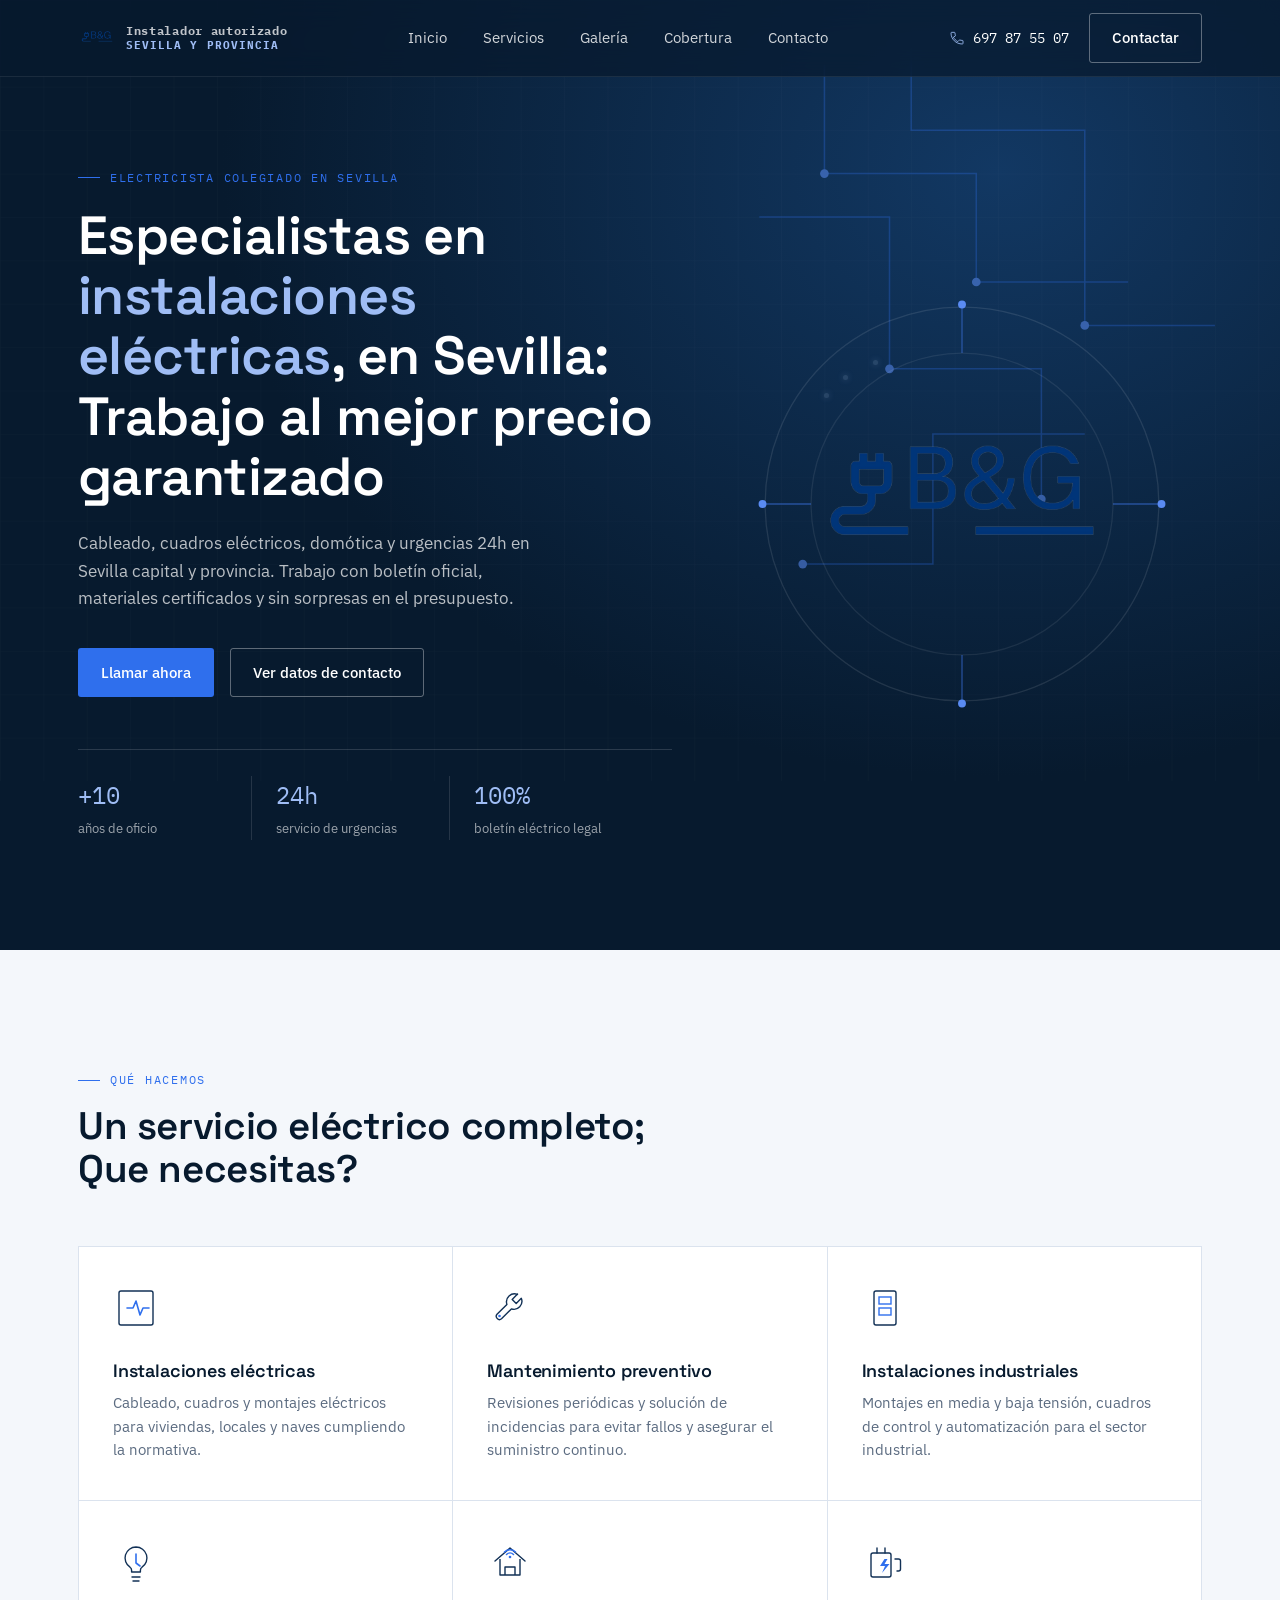
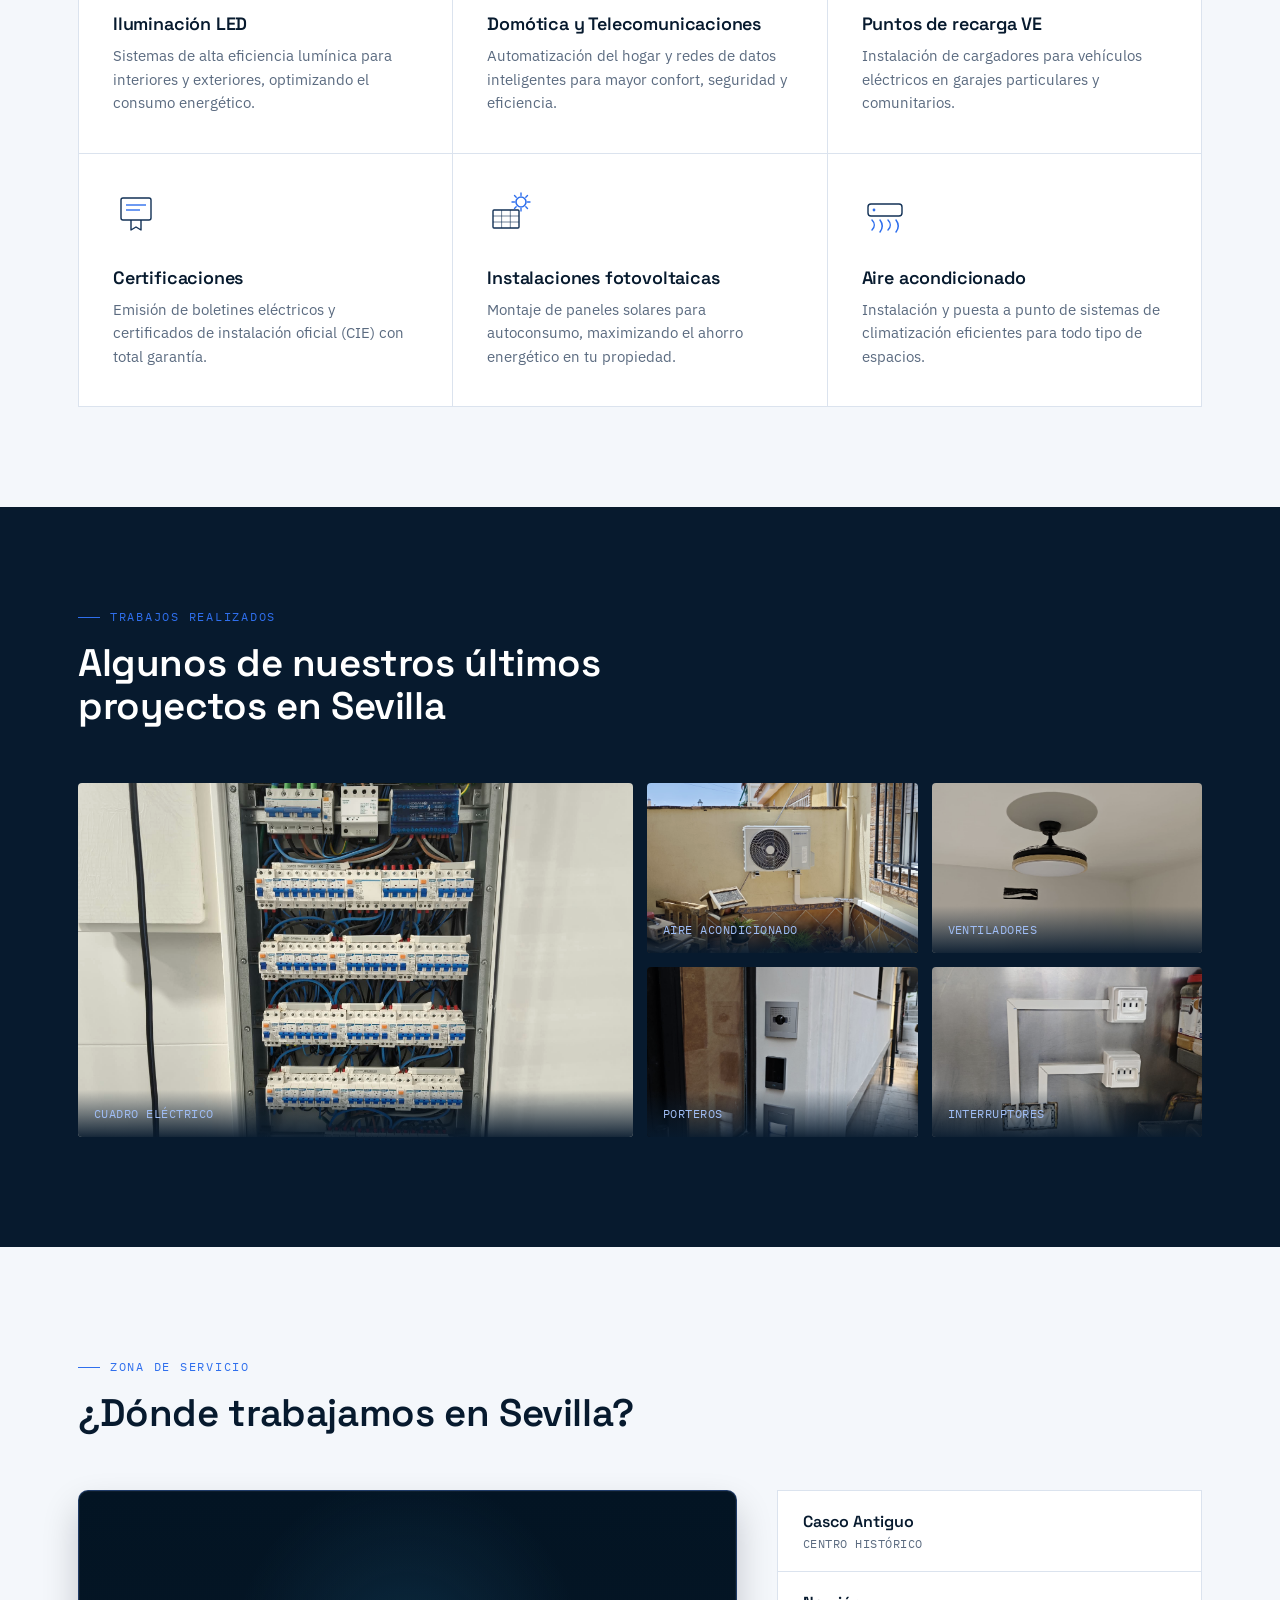
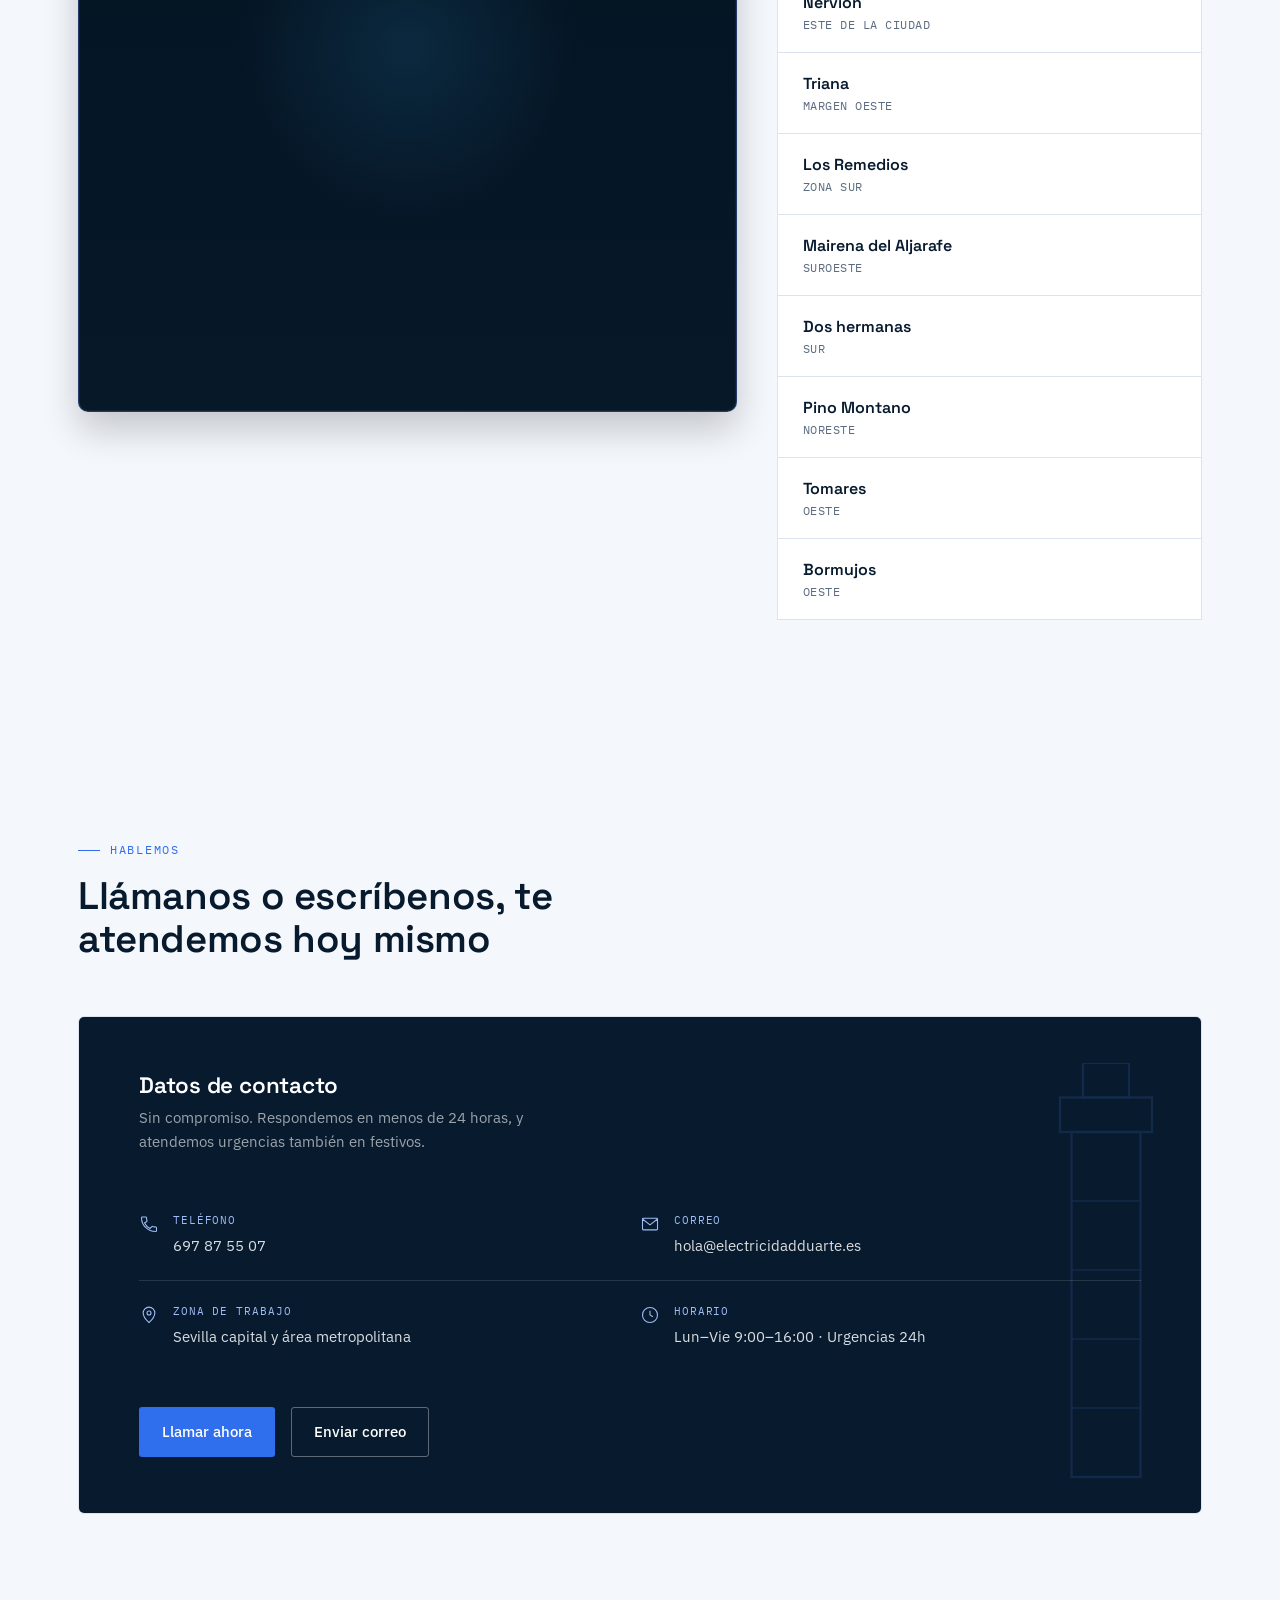
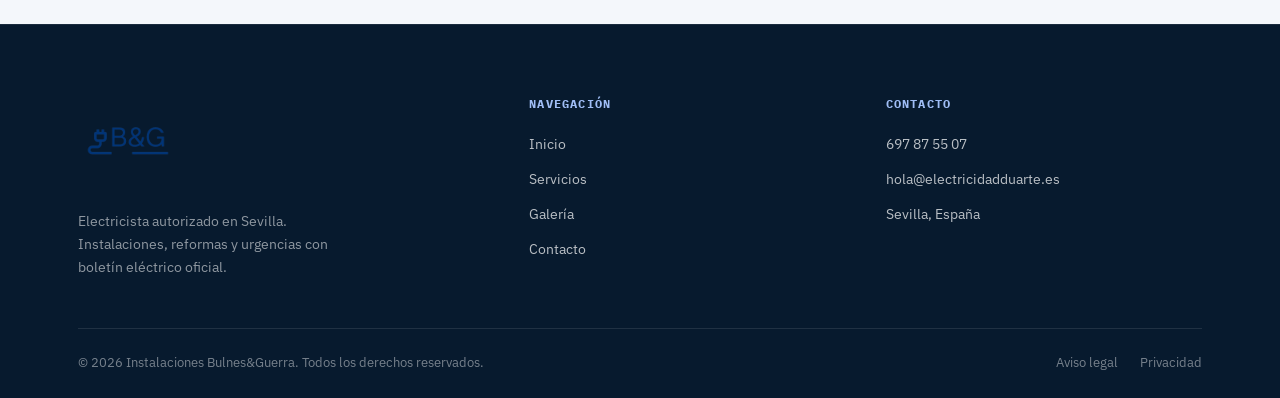
==== commit bf886f08: "Add files via upload" ====
--- a/Bulnes&Guerra/index.html
+++ b/Bulnes&Guerra/index.html
@@ -584,6 +584,331 @@
             text-transform: uppercase;
         }
 
+        /* ---------- COBERTURA / MAPA ---------- */
+        .coverage {
+            padding: 110px 0;
+            background: var(--paper);
+        }
+
+        .coverage .section-head h2 {
+            color: var(--navy-950);
+        }
+
+        .coverage-grid {
+            display: grid;
+            grid-template-columns: 1.55fr 1fr;
+            gap: 40px;
+            align-items: start;
+        }
+
+        .coverage-map-wrap {
+            position: relative;
+            background:
+                radial-gradient(circle at 50% 30%, rgba(38, 113, 155, 0.22), transparent 35%),
+                linear-gradient(180deg, rgba(3, 20, 35, 1) 0%, rgba(7, 24, 41, 1) 100%);
+            border: 1px solid rgba(90, 139, 242, 0.32);
+            border-radius: 10px;
+            overflow: hidden;
+            box-shadow: inset 0 0 0 1px rgba(255,255,255,0.04), 0 18px 36px rgba(2, 12, 21, 0.2);
+        }
+
+        .google-map-wrap {
+            min-height: 520px;
+            background: #dfeaf5;
+        }
+
+        .google-map-frame {
+            width: 100%;
+            height: 100%;
+            min-height: 520px;
+            border: 0;
+            display: block;
+            filter: grayscale(0.3) contrast(1.08) saturate(0.8) brightness(0.95);
+        }
+
+        .coverage-map {
+            width: 100%;
+            height: auto;
+            display: block;
+            background:
+                linear-gradient(rgba(255,255,255,0.03), rgba(255,255,255,0.03)),
+                repeating-linear-gradient(0deg, rgba(122, 194, 255, 0.03) 0, rgba(122, 194, 255, 0.03) 1px, transparent 1px, transparent 36px),
+                repeating-linear-gradient(90deg, rgba(122, 194, 255, 0.03) 0, rgba(122, 194, 255, 0.03) 1px, transparent 1px, transparent 36px);
+        }
+
+        .city-outline {
+            fill: rgba(71, 180, 255, 0.08);
+            stroke: rgba(112, 225, 255, 0.7);
+            stroke-width: 1.5;
+            stroke-dasharray: 3 6;
+        }
+
+        .road-line {
+            fill: none;
+            stroke: rgba(126, 225, 255, 0.9);
+            stroke-width: 2.2;
+            stroke-linecap: round;
+            opacity: 0.75;
+        }
+
+        .map-river {
+            fill: none;
+            stroke: #6fe6ff;
+            stroke-width: 4;
+            opacity: 0.8;
+            filter: drop-shadow(0 0 10px rgba(111, 230, 255, 0.5));
+        }
+
+        .map-label-se30 {
+            font-family: var(--font-mono);
+            font-size: 11px;
+            letter-spacing: 0.06em;
+            fill: rgba(255, 255, 255, 0.5);
+        }
+
+        .map-branch {
+            fill: none;
+            stroke: var(--blue-500);
+            stroke-width: 1.2;
+            opacity: 0.3;
+        }
+
+        .map-corner-icon {
+            opacity: 0.45;
+        }
+
+        .map-hub circle {
+            fill: rgba(11, 36, 58, 0.9);
+            stroke: #7ad7ff;
+            stroke-width: 1.8;
+            filter: drop-shadow(0 0 10px rgba(122, 215, 255, 0.3));
+        }
+
+        .map-hub .hub-pulse {
+            fill: none;
+            stroke: #8ee5ff;
+            stroke-width: 1.2;
+            opacity: 0.5;
+            transform-origin: 350px 300px;
+            animation: hubPulse 3s ease-out infinite;
+        }
+
+        @keyframes hubPulse {
+            0% {
+                transform: scale(1);
+                opacity: 0.45;
+            }
+
+            100% {
+                transform: scale(1.6);
+                opacity: 0;
+            }
+        }
+
+        .map-hub text {
+            font-family: var(--font-display);
+            font-weight: 600;
+            font-size: 30px;
+            letter-spacing: -0.04em;
+            fill: var(--white);
+            text-anchor: middle;
+        }
+
+        .map-link {
+            fill: none;
+            stroke: #7ad7ff;
+            stroke-width: 1.8;
+            opacity: 0.5;
+            transition: opacity .25s ease, stroke-width .25s ease;
+        }
+
+        .map-link.active {
+            opacity: 1;
+            stroke-width: 2.2;
+        }
+
+        .map-zone {
+            cursor: pointer;
+            outline: none;
+        }
+
+        .map-zone .zone-halo {
+            fill: none;
+            stroke: var(--blue-400);
+            stroke-width: 1;
+            opacity: 0;
+            transform-origin: center;
+            transform-box: fill-box;
+        }
+
+        .map-zone.active .zone-halo,
+        .map-zone:hover .zone-halo,
+        .map-zone:focus-visible .zone-halo {
+            opacity: 0.6;
+            animation: zonePulse 1.6s ease-out infinite;
+        }
+
+        @keyframes zonePulse {
+            0% {
+                transform: scale(0.6);
+                opacity: 0.7;
+            }
+
+            100% {
+                transform: scale(2.4);
+                opacity: 0;
+            }
+        }
+
+        .map-zone .zone-dot {
+            fill: #8ee5ff;
+            transition: fill .2s ease, r .2s ease;
+        }
+
+        .map-zone.active .zone-dot,
+        .map-zone:hover .zone-dot,
+        .map-zone:focus-visible .zone-dot {
+            fill: #d4f9ff;
+            r: 6.5;
+        }
+
+        .map-zone text {
+            font-family: var(--font-mono);
+            font-size: 13px;
+            letter-spacing: 0.08em;
+            text-transform: uppercase;
+            fill: rgba(230, 249, 255, 0.9);
+            transition: fill .2s ease;
+        }
+
+        .map-zone.active text,
+        .map-zone:hover text,
+        .map-zone:focus-visible text {
+            fill: var(--white);
+        }
+
+        .coverage-callout {
+            position: absolute;
+            left: 18px;
+            bottom: 18px;
+            max-width: 250px;
+            background: rgba(6, 19, 30, 0.8);
+            border: 1px solid rgba(122, 215, 255, 0.2);
+            border-radius: 8px;
+            padding: 18px 18px 16px;
+            backdrop-filter: blur(4px);
+            -webkit-backdrop-filter: blur(4px);
+            box-shadow: 0 8px 20px rgba(4, 8, 15, 0.35);
+        }
+
+        .coverage-callout h4 {
+            font-family: var(--font-display);
+            font-size: 1.05rem;
+            line-height: 1.15;
+            color: var(--white);
+            margin-bottom: 12px;
+            letter-spacing: -0.02em;
+        }
+
+        .callout-badge {
+            display: inline-flex;
+            align-items: center;
+            gap: 7px;
+            font-family: var(--font-mono);
+            font-size: 0.7rem;
+            text-transform: uppercase;
+            letter-spacing: 0.06em;
+            color: var(--blue-300);
+        }
+
+        .callout-badge::before {
+            content: "";
+            width: 7px;
+            height: 7px;
+            border-radius: 50%;
+            background: var(--blue-400);
+            animation: badgePing 1.8s ease-out infinite;
+        }
+
+        @keyframes badgePing {
+            0% {
+                box-shadow: 0 0 0 0 rgba(90, 139, 242, 0.6);
+            }
+
+            70% {
+                box-shadow: 0 0 0 8px rgba(90, 139, 242, 0);
+            }
+
+            100% {
+                box-shadow: 0 0 0 0 rgba(90, 139, 242, 0);
+            }
+        }
+
+        .coverage-list {
+            display: flex;
+            flex-direction: column;
+            gap: 1px;
+            background: var(--line);
+            border: 1px solid var(--line);
+        }
+
+        .coverage-list li {
+            list-style: none;
+        }
+
+        .coverage-list button {
+            width: 100%;
+            text-align: left;
+            background: var(--white);
+            border: none;
+            border-left: 3px solid transparent;
+            padding: 20px 22px;
+            display: flex;
+            flex-direction: column;
+            gap: 4px;
+            cursor: pointer;
+            transition: background .2s ease, border-color .2s ease;
+        }
+
+        .coverage-list button:hover,
+        .coverage-list button:focus-visible,
+        .coverage-list li.active button {
+            background: #eef3fb;
+            border-left-color: var(--blue-500);
+        }
+
+        .coverage-list .zone-name {
+            font-family: var(--font-display);
+            font-weight: 600;
+            color: var(--navy-950);
+            font-size: 1rem;
+        }
+
+        .coverage-list .zone-meta {
+            font-family: var(--font-mono);
+            font-size: 0.76rem;
+            color: var(--mist);
+            text-transform: uppercase;
+            letter-spacing: 0.04em;
+        }
+
+        @media (max-width:960px) {
+            .coverage-grid {
+                grid-template-columns: 1fr;
+            }
+        }
+
+        @media (max-width:600px) {
+            .coverage {
+                padding: 80px 0;
+            }
+
+            .coverage-callout {
+                max-width: 190px;
+                padding: 14px 16px;
+            }
+        }
+
         /* ---------- CONTACTO ---------- */
         .contact {
             padding: 110px 0;
@@ -849,6 +1174,7 @@
                 <a href="#inicio">Inicio</a>
                 <a href="#servicios">Servicios</a>
                 <a href="#galeria">Galería</a>
+                <a href="#cobertura">Cobertura</a>
                 <a href="#contacto">Contacto</a>
             </nav>
             <div class="header-cta">
@@ -908,8 +1234,8 @@
                         <a href="#contacto" class="btn btn-ghost">Ver datos de contacto</a>
                     </div>
                     <div class="trust-strip">
-                        <div class="trust-item"><span class="num">+10</span><span class="label">años de oficio en
-                                Sevilla</span></div>
+                        <div class="trust-item"><span class="num">+10</span><span class="label">años de 
+                            oficio</span></div>
                         <div class="trust-item"><span class="num">24h</span><span class="label">servicio de
                                 urgencias</span></div>
                         <div class="trust-item"><span class="num">100%</span><span class="label">boletín eléctrico
@@ -955,7 +1281,7 @@
             </div>
         </section>
 
- <!-- ================= SERVICIOS ================= -->
+        <!-- ================= SERVICIOS ================= -->
         <section class="services" id="servicios">
             <div class="container">
                 <div class="section-head">
@@ -1091,30 +1417,104 @@
 
                 <div class="gallery-grid">
                     <figure class="gallery-item large">
-                        <img src="https://picsum.photos/id/201/800/800"
+                        <img src="media/4.jpeg"
                             alt="Cuadro eléctrico instalado en vivienda de Sevilla" loading="lazy">
-                        <figcaption class="gallery-caption">Cuadro eléctrico · Nervión</figcaption>
+                        <figcaption class="gallery-caption">Cuadro eléctrico</figcaption>
                     </figure>
                     <figure class="gallery-item">
-                        <img src="https://picsum.photos/id/48/500/500" alt="Reforma de local con cableado nuevo"
+                        <img src="media/6.jpeg" alt="Aire acondicionado instalado en vivienda de Sevilla"
                             loading="lazy">
-                        <figcaption class="gallery-caption">Reforma local · Triana</figcaption>
+                        <figcaption class="gallery-caption">Aire acondicionado</figcaption>
                     </figure>
                     <figure class="gallery-item">
-                        <img src="https://picsum.photos/id/60/500/500" alt="Instalación de iluminación interior"
+                        <img src="media/15.jpeg" alt="Ventilador de techo instalado en vivienda"
                             loading="lazy">
-                        <figcaption class="gallery-caption">Iluminación · Los Remedios</figcaption>
+                        <figcaption class="gallery-caption">Ventiladores</figcaption>
                     </figure>
                     <figure class="gallery-item">
-                        <img src="https://picsum.photos/id/1076/500/500" alt="Herramientas de electricista"
+                        <img src="media/21.jpeg" alt="Porteros eléctricos en vivienda"
                             loading="lazy">
-                        <figcaption class="gallery-caption">Mantenimiento · Centro</figcaption>
+                        <figcaption class="gallery-caption">Porteros</figcaption>
                     </figure>
                     <figure class="gallery-item">
-                        <img src="https://picsum.photos/id/338/500/500" alt="Instalación domótica en vivienda"
+                        <img src="media/29.jpeg" alt="Instalación domótica en vivienda"
                             loading="lazy">
-                        <figcaption class="gallery-caption">Domótica · Bellavista</figcaption>
+                        <figcaption class="gallery-caption">Interruptores</figcaption>
                     </figure>
+                </div>
+            </div>
+        </section>
+
+        <!-- ================= COBERTURA ================= -->
+        <section class="coverage" id="cobertura">
+            <div class="container">
+                <div class="section-head">
+                    <div class="eyebrow">Zona de servicio</div>
+                    <h2>¿Dónde trabajamos en Sevilla?</h2>
+                </div>
+
+                <div class="coverage-grid">
+
+                    <div class="coverage-map-wrap">
+                        <iframe class="google-map-frame" src="https://www.google.com/maps?q=Sevilla%2C%20Espa%C3%B1a&z=11&output=embed" loading="lazy" referrerpolicy="no-referrer-when-downgrade" allowfullscreen aria-label="Mapa de Sevilla en Google Maps"></iframe>
+                    </div>
+
+                    <ul class="coverage-list" role="list">
+                        <li data-zone="casco-antiguo">
+                            <button type="button">
+                                <span class="zone-name">Casco Antiguo</span>
+                                <span class="zone-meta">Centro histórico</span>
+                            </button>
+                        </li>
+                        <li data-zone="nervion">
+                            <button type="button">
+                                <span class="zone-name">Nervión</span>
+                                <span class="zone-meta">Este de la ciudad</span>
+                            </button>
+                        </li>
+                        <li data-zone="triana">
+                            <button type="button">
+                                <span class="zone-name">Triana</span>
+                                <span class="zone-meta">Margen Oeste</span>
+                            </button>
+                        </li>
+                        <li data-zone="remedios">
+                            <button type="button">
+                                <span class="zone-name">Los Remedios</span>
+                                <span class="zone-meta">Zona sur</span>
+                            </button>
+                        </li>
+                        <li data-zone="casco-antiguo">
+                            <button type="button">
+                                <span class="zone-name">Mairena del Aljarafe</span>
+                                <span class="zone-meta">Suroeste</span>
+                            </button>
+                        </li>
+                        <li data-zone="casco-antiguo">
+                            <button type="button">
+                                <span class="zone-name">Dos hermanas</span>
+                                <span class="zone-meta">Sur</span>
+                            </button>
+                        </li>
+                        <li data-zone="casco-antiguo">
+                            <button type="button">
+                                <span class="zone-name">Pino Montano</span>
+                                <span class="zone-meta">Noreste</span>
+                            </button>
+                        </li>
+                        <li data-zone="casco-antiguo">
+                            <button type="button">
+                                <span class="zone-name">Tomares</span>
+                                <span class="zone-meta">Oeste</span>
+                            </button>
+                        </li>
+                        <li data-zone="casco-antiguo">
+                            <button type="button">
+                                <span class="zone-name">Bormujos</span>
+                                <span class="zone-meta">Oeste</span>
+                            </button>
+                        </li>
+                    </ul>
                 </div>
             </div>
         </section>
@@ -1290,6 +1690,17 @@
             el.style.transform = 'translateY(16px)';
             io.observe(el);
         });
+
+        // Resaltado independiente de cada localidad
+        const coverageItems = document.querySelectorAll('.coverage-list li');
+
+        coverageItems.forEach(li => {
+            const btn = li.querySelector('button');
+            li.addEventListener('mouseenter', () => li.classList.add('active'));
+            li.addEventListener('mouseleave', () => li.classList.remove('active'));
+            btn.addEventListener('focus', () => li.classList.add('active'));
+            btn.addEventListener('blur', () => li.classList.remove('active'));
+        });
     </script>
 
 </body>
